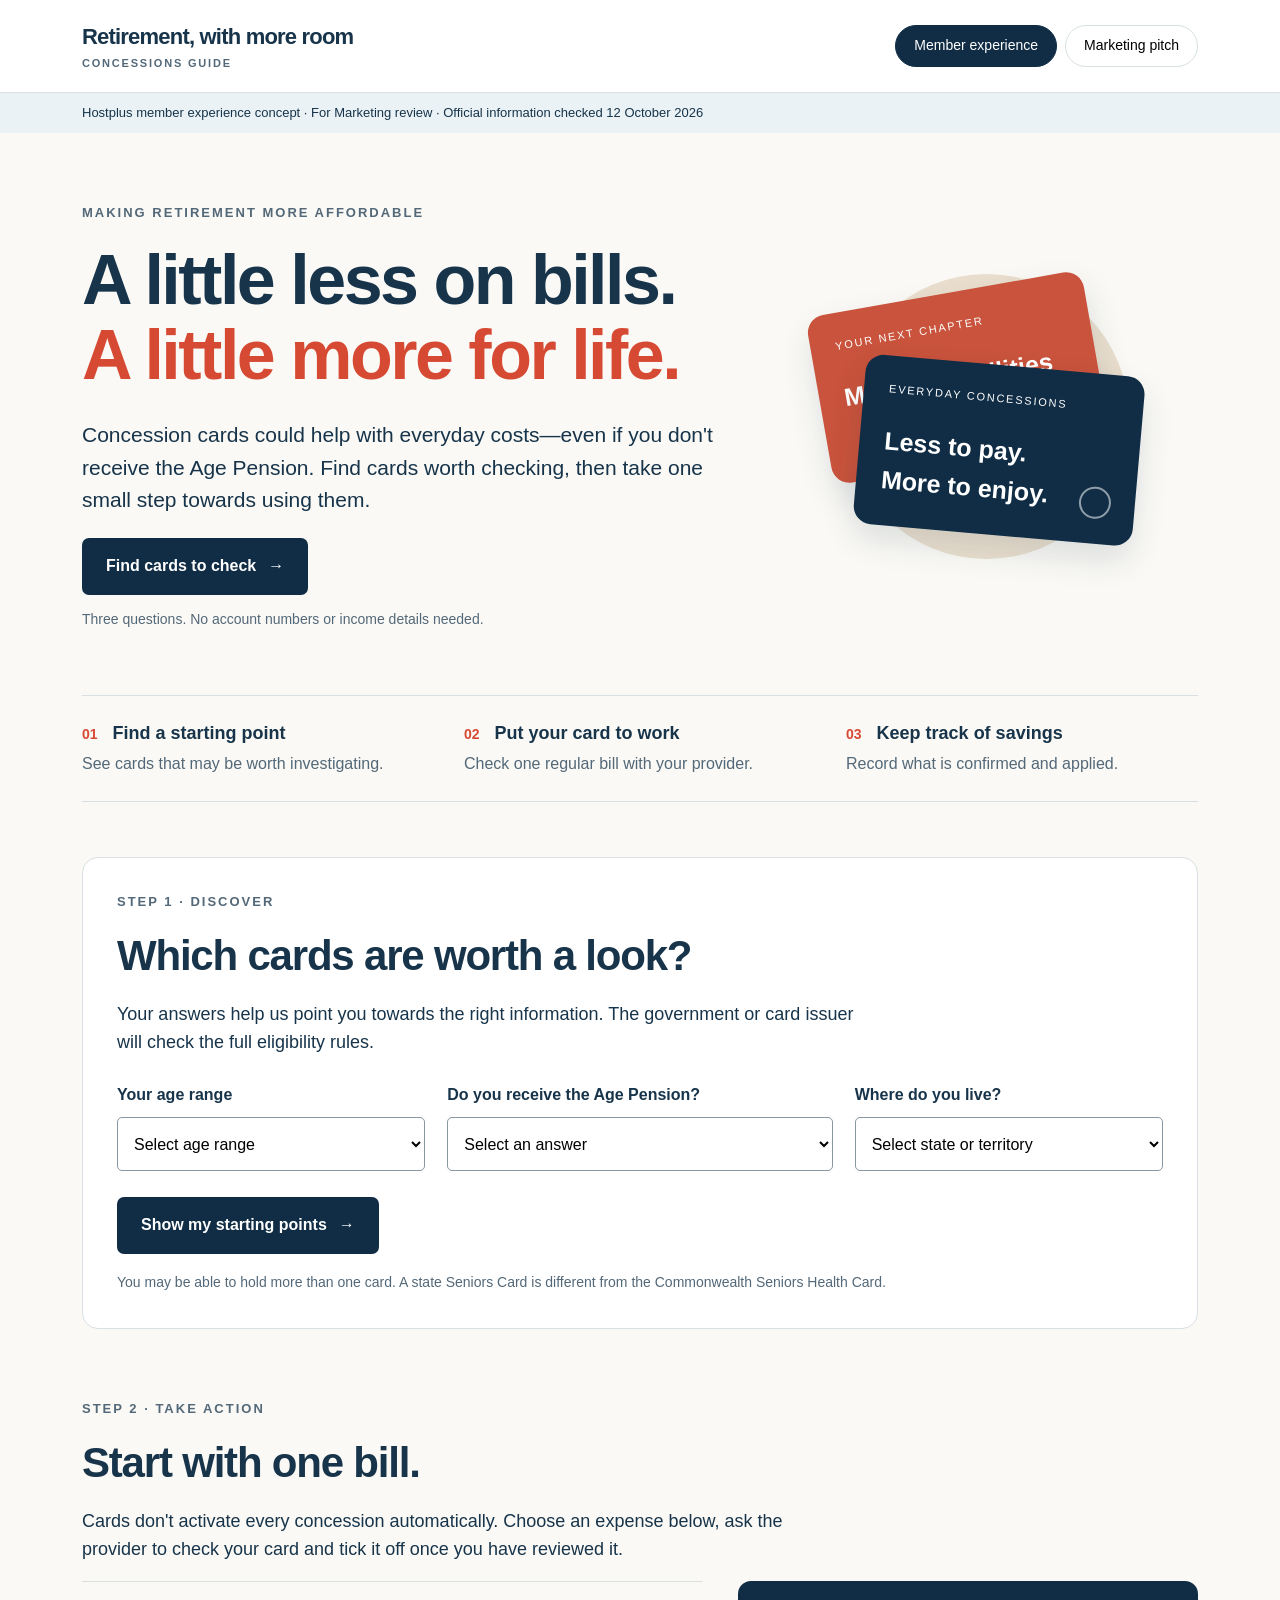
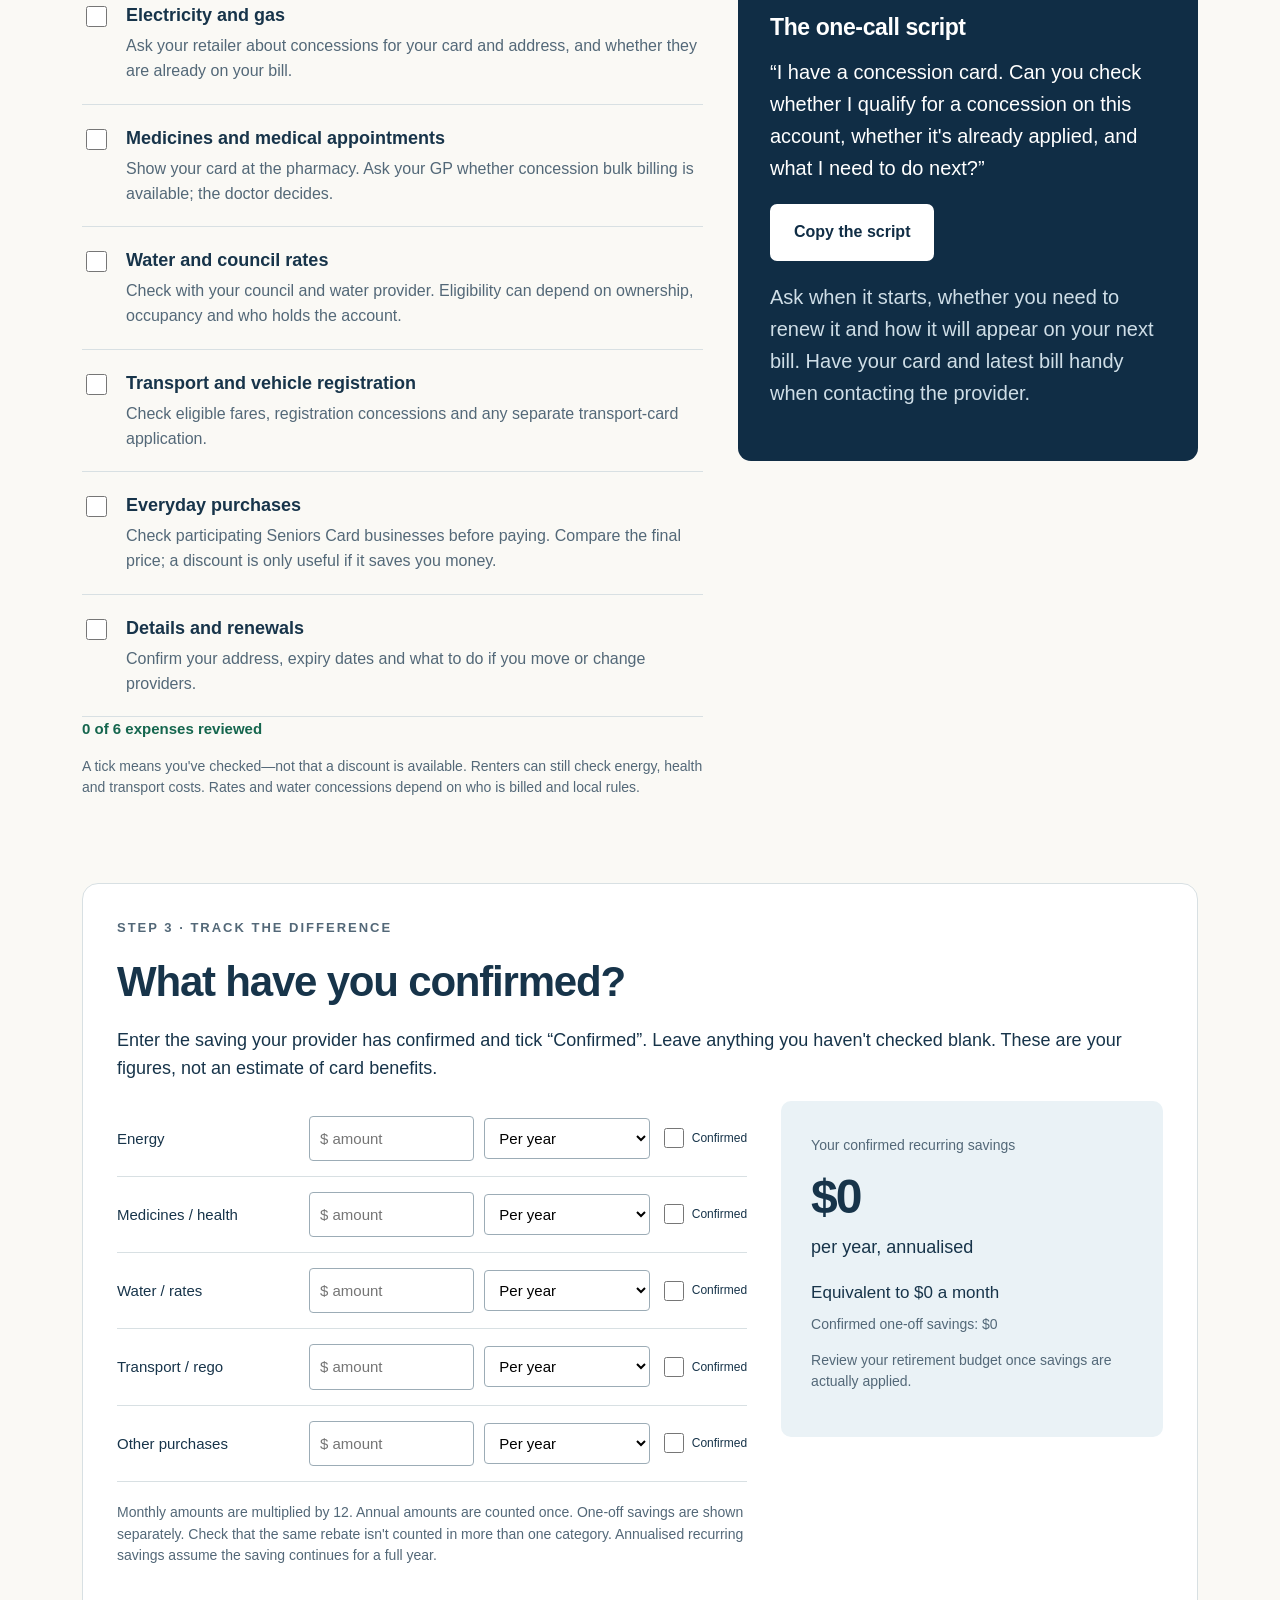
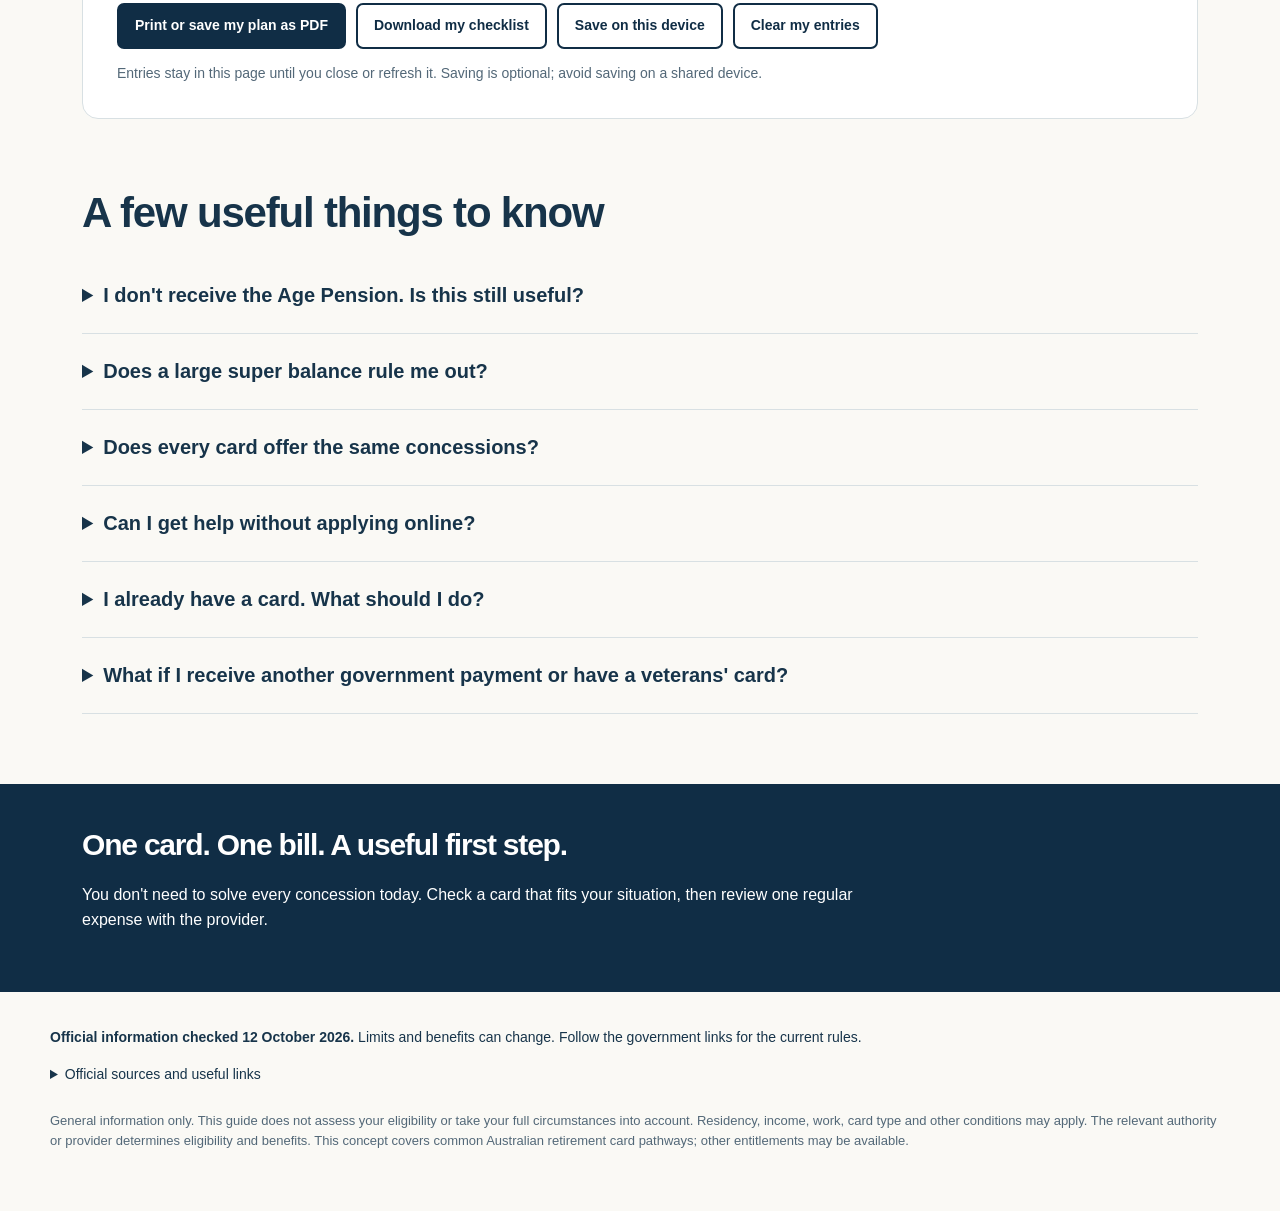
==== index.html @ b2a18be1 "Publish retirement concessions prototype for GitHub Pages" ====
<!doctype html>
<html lang="en-AU"><head><meta charset="utf-8"><meta name="viewport" content="width=device-width, initial-scale=1"><meta name="description" content="Find retirement concession cards worth checking, follow official next steps and track confirmed savings."><title>Make room for more | Retirement concessions</title>
<style>
:root{--navy:#102d45;--ink:#17344a;--muted:#536878;--paper:#faf9f5;--line:#d8e0e3;--coral:#d64a34;--blue:#eaf2f6;--green:#15664e}*{box-sizing:border-box}html{scroll-behavior:smooth}body{margin:0;background:var(--paper);color:var(--ink);font-family:Arial,Helvetica,sans-serif;font-size:18px;line-height:1.55}button,input,select{font:inherit}button,a,input,select{touch-action:manipulation}a{color:var(--navy);text-underline-offset:4px}button{cursor:pointer}button:focus-visible,a:focus-visible,input:focus-visible,select:focus-visible,summary:focus-visible{outline:3px solid #bf442e;outline-offset:4px}.skip{position:absolute;top:-100px;left:20px;background:white;padding:10px;z-index:9}.skip:focus{top:10px}.shell{max-width:1180px;margin:auto;padding:0 32px}header{background:white;border-bottom:1px solid var(--line)}.top{min-height:92px;display:flex;align-items:center;justify-content:space-between;gap:24px}.wordmark{font-size:22px;font-weight:800;letter-spacing:-.8px}.wordmark span{display:block;font-size:11px;font-weight:600;letter-spacing:1.8px;color:var(--muted)}.view-buttons{display:flex;gap:8px}.view-buttons button{border:1px solid var(--line);background:white;border-radius:24px;padding:9px 18px;font-size:14px}.view-buttons button[aria-pressed=true]{background:var(--navy);color:white;border-color:var(--navy)}.concept-bar{background:var(--blue);font-size:13px;padding:10px 0}.eyebrow{font-size:13px;text-transform:uppercase;letter-spacing:2px;font-weight:700;color:var(--muted);margin:0 0 20px}h1,h2,h3,p{margin-top:0}h1{font-size:clamp(40px,5.6vw,70px);line-height:1.07;letter-spacing:-2.5px;margin-bottom:26px;font-weight:700}h2{font-size:clamp(28px,3.3vw,42px);line-height:1.16;letter-spacing:-1.2px;margin-bottom:20px}h3{font-size:23px;line-height:1.25;letter-spacing:-.4px;margin-bottom:14px}.hero{display:grid;grid-template-columns:1.5fr 1fr;gap:60px;padding:70px 0 65px;align-items:center}.hero .intro{max-width:640px;font-size:21px}.hero h1 em{font-style:normal;color:var(--coral)}.btn{display:inline-flex;align-items:center;justify-content:center;gap:12px;background:var(--navy);color:white;border:2px solid var(--navy);padding:14px 22px;border-radius:7px;font-size:16px;font-weight:700;text-decoration:none}.btn.secondary{background:transparent;color:var(--navy)}.small{font-size:14px;color:var(--muted)}.hero small{display:block;margin-top:14px}.wallet{height:310px;position:relative;display:flex;align-items:center;justify-content:center}.halo{position:absolute;width:285px;height:285px;border-radius:50%;background:#eadfce}.wallet-card{position:absolute;width:280px;height:170px;border-radius:18px;padding:25px;box-shadow:0 15px 32px #102d4520}.wallet-card.back{background:#c9533c;color:white;transform:rotate(-10deg) translate(-22px,-44px)}.wallet-card.front{background:var(--navy);color:white;transform:rotate(5deg) translate(15px,32px)}.wallet-card span{display:block;font-size:11px;letter-spacing:1.8px}.wallet-card strong{display:block;font-size:25px;margin:24px 0 0}.wallet-card .dot{position:absolute;right:24px;bottom:25px;border:2px solid #ffffff88;border-radius:50%;height:32px;width:32px}.journey{display:grid;grid-template-columns:repeat(3,1fr);border-top:1px solid var(--line);border-bottom:1px solid var(--line);padding:24px 0;gap:30px;margin-bottom:55px}.journey b{font-size:14px;color:var(--coral);margin-right:10px}.journey strong{display:block;margin-bottom:4px}.journey p{font-size:16px;margin:0;color:var(--muted)}section{scroll-margin-top:24px}.section-head{max-width:760px}.finder{background:white;border:1px solid var(--line);border-radius:16px;padding:34px}.form-grid{display:grid;grid-template-columns:1fr 1.25fr 1fr;gap:22px;margin:26px 0}.field label{display:block;font-size:16px;font-weight:700;margin-bottom:10px}.field select{width:100%;padding:14px 36px 14px 12px;background:white;border:1px solid #8697a1;border-radius:5px;font-size:16px;min-height:54px}.action-line{display:flex;gap:16px;align-items:center;flex-wrap:wrap}.error{color:#a42a1e;font-size:15px}.results{margin-top:38px}.results:empty{display:none}.result-grid{display:grid;grid-template-columns:repeat(2,1fr);gap:20px}.result-card{border:1px solid var(--line);border-radius:10px;background:white;padding:26px;position:relative}.badge{display:inline-block;font-size:12px;font-weight:700;background:var(--blue);padding:5px 10px;border-radius:4px;margin-bottom:15px}.result-card p,.result-card li{font-size:16px}.result-card .next{font-weight:700;margin-bottom:5px}.result-card .links{display:flex;gap:18px;flex-wrap:wrap;font-size:15px}.result-card .done{display:flex;align-items:flex-start;gap:10px;font-size:14px;color:var(--muted);border-top:1px solid var(--line);padding-top:16px;margin-top:20px}.done input,.task input{width:21px;height:21px;accent-color:var(--green);flex-shrink:0}.local{margin-top:25px;background:var(--blue);border-radius:10px;padding:25px}.local p{font-size:16px}.local .links{display:flex;flex-wrap:wrap;gap:22px;font-size:16px}.section-gap{margin:70px 0}.bill-layout{display:grid;grid-template-columns:1.35fr 1fr;gap:35px}.tasks{border-top:1px solid var(--line)}.task{display:flex;gap:16px;padding:20px 0;border-bottom:1px solid var(--line)}.task p{font-size:16px;color:var(--muted);margin:4px 0 0}.task input{margin-top:4px}.script{background:var(--navy);color:white;padding:32px;border-radius:13px;align-self:start}.script h3{color:white}.script p{font-size:20px;line-height:1.6}.script .small{color:#cfdee7}.script .btn{background:white;color:var(--navy);border-color:white}.script .btn.copied{background:#d4e8df}.progress{color:var(--green);font-size:15px;font-weight:700}.savings{background:white;border:1px solid var(--line);border-radius:16px;padding:34px}.savings-grid{display:grid;grid-template-columns:1.65fr 1fr;gap:34px}.saving-row{display:grid;grid-template-columns:1.1fr 1fr 1fr auto;gap:10px;align-items:center;padding:15px 0;border-bottom:1px solid var(--line);font-size:15px}.saving-row input[type=number],.saving-row select{width:100%;min-width:0;border:1px solid #9cacb6;border-radius:4px;padding:10px;font-size:15px;background:white}.saving-row label.confirm{display:flex;align-items:center;gap:5px;font-size:12px}.saving-row input[type=checkbox]{width:20px;height:20px;accent-color:var(--green)}.saving-total{background:var(--blue);border-radius:10px;padding:30px;align-self:start}.total{display:block;font-size:48px;letter-spacing:-2px;font-weight:700;line-height:1.15;margin:10px 0}.summary-actions{display:flex;gap:10px;flex-wrap:wrap;margin-top:22px}.summary-actions .btn{font-size:14px;padding:10px 16px}.faq details{padding:22px 0;border-bottom:1px solid var(--line)}.faq summary{font-size:20px;font-weight:700;cursor:pointer}.faq details p{margin:16px 0 0;font-size:17px;max-width:800px}.bottom{background:var(--navy);color:white;padding:44px 0;margin-top:70px}.bottom h2{font-size:30px;color:white}.bottom a{color:white}.bottom p{max-width:820px;font-size:16px}.sources{font-size:14px;padding:35px 0}.sources details{margin-top:15px}.sources ul{padding-left:20px;columns:2}.sources li{margin-bottom:9px}.disclaimer{font-size:13px;color:var(--muted);margin:25px 0}.pitch{padding:65px 0}.pitch h1{max-width:900px}.pitch .lead{font-size:24px;max-width:850px}.pitch-band{display:grid;grid-template-columns:repeat(3,1fr);gap:30px;padding:28px 0;margin:35px 0;border-top:1px solid var(--line);border-bottom:1px solid var(--line)}.pitch-band p{font-size:16px;margin-bottom:0}.pitch-band strong{display:block;font-size:21px;margin-bottom:10px}.pitch-content{display:grid;grid-template-columns:1.2fr 1fr;gap:50px;margin:55px 0}.pitch-content p,.pitch-content li{font-size:17px}.pitch-content ul{padding-left:20px}.sample-buttons{display:flex;gap:12px;flex-wrap:wrap}.sample-buttons button{background:white;border:1px solid var(--line);border-radius:8px;padding:16px 20px;text-align:left;font-size:15px}.sample-buttons b{display:block;font-size:17px;margin-bottom:5px}.email-preview{background:white;border:1px solid var(--line);border-radius:12px;padding:30px}.email-preview p{font-size:17px}.email-preview .email-header{font-size:13px;border-bottom:1px solid var(--line);padding-bottom:15px;margin-bottom:22px;color:var(--muted)}.metric-table{width:100%;border-collapse:collapse;font-size:16px}.metric-table td,.metric-table th{text-align:left;border-bottom:1px solid var(--line);padding:15px 12px}.metric-table th{background:var(--blue)}[hidden]{display:none!important}.print-head{display:none}@media(max-width:900px){.hero{gap:20px;grid-template-columns:1.5fr 1fr}.wallet{transform:scale(.85)}.form-grid{grid-template-columns:1fr}.bill-layout,.savings-grid,.pitch-content{grid-template-columns:1fr}.saving-total{max-width:100%}}@media(max-width:650px){.shell{padding:0 20px}.top{padding:18px 0;align-items:flex-start;gap:14px;flex-direction:column}.concept-bar{font-size:12px}.hero{display:block;padding:42px 0}h1{letter-spacing:-1.5px}.hero .intro{font-size:19px}.wallet{height:280px;margin:25px 0 -10px}.journey{grid-template-columns:1fr;gap:20px;margin-bottom:35px}.finder,.savings{padding:24px 18px}.result-grid{grid-template-columns:1fr}.section-gap{margin:45px 0}.saving-row{grid-template-columns:1fr 1fr}.saving-row>span{grid-column:1 / -1}.saving-row label.confirm{grid-column:1 / -1}.pitch-band{grid-template-columns:1fr}.sources ul{columns:1}.pitch{padding:40px 0}.metric-table{font-size:14px}.metric-table td{padding:10px 5px}.script{padding:24px}.total{font-size:42px}}@media(prefers-reduced-motion:reduce){html{scroll-behavior:auto}}@media print{body{background:white;font-size:12px;color:black}.shell{max-width:100%;padding:0}header,.concept-bar,.hero,.journey,.form-grid,.finder>.section-head,.finder>.action-line,.finder>.small,.summary-actions,.script button,.bottom,.sources,.faq,#marketingView,.result-card .done,.sample-buttons{display:none!important}.print-head{display:block!important;margin-bottom:20px}h2{font-size:23px}h3{font-size:18px}.finder,.savings{border:0;padding:0}.result-grid,.bill-layout,.savings-grid{display:block}.result-card{break-inside:avoid;margin:12px 0;padding:16px}.section-gap{margin:24px 0}.script{background:white;color:black;border:1px solid #aaa}.script h3,.script .small{color:black}.script p{font-size:14px}.task{padding:9px 0;break-inside:avoid}.task p{font-size:12px}.saving-total{padding:15px;background:#eee}.total{font-size:30px}.links a:after{content:" (" attr(href) ")";font-size:10px;overflow-wrap:anywhere}.local{break-inside:avoid;padding:15px;background:#eee}button{display:none!important}.saving-row{break-inside:avoid}.disclaimer{font-size:10px}}
</style></head><body>
<a href="#main" class="skip">Skip to content</a><header><div class="shell top"><div class="wordmark">Retirement, with more room<span>CONCESSIONS GUIDE</span></div><div class="view-buttons" aria-label="Choose a view"><button id="memberTab" aria-pressed="true">Member experience</button><button id="marketingTab" aria-pressed="false">Marketing pitch</button></div></div></header>
<div class="concept-bar"><div class="shell">Hostplus member experience concept · For Marketing review · Official information checked 12 October 2026</div></div>
<main id="main" class="shell">
<div id="memberView"><div class="print-head"><h1>My retirement concessions plan</h1><p>Cards to investigate and bills to review. Eligibility must be checked with the issuing authority.</p></div>
<div class="hero"><div><p class="eyebrow">Making retirement more affordable</p><h1>A little less on bills.<br><em>A little more for life.</em></h1><p class="intro">Concession cards could help with everyday costs—even if you don't receive the Age Pension. Find cards worth checking, then take one small step towards using them.</p><a class="btn" href="#finder">Find cards to check <span aria-hidden="true">→</span></a><small class="small">Three questions. No account numbers or income details needed.</small></div><div class="wallet" aria-hidden="true"><div class="halo"></div><div class="wallet-card back"><span>YOUR NEXT CHAPTER</span><strong>More possibilities</strong></div><div class="wallet-card front"><span>EVERYDAY CONCESSIONS</span><strong>Less to pay.<br>More to enjoy.</strong><div class="dot"></div></div></div></div>
<div class="journey"><div><strong><b>01</b> Find a starting point</strong><p>See cards that may be worth investigating.</p></div><div><strong><b>02</b> Put your card to work</strong><p>Check one regular bill with your provider.</p></div><div><strong><b>03</b> Keep track of savings</strong><p>Record what is confirmed and applied.</p></div></div>
<section id="finder" class="finder"><div class="section-head"><p class="eyebrow">Step 1 · Discover</p><h2>Which cards are worth a look?</h2><p>Your answers help us point you towards the right information. The government or card issuer will check the full eligibility rules.</p></div>
<form id="finderForm"><div class="form-grid"><div class="field"><label for="age">Your age range</label><select id="age" required><option value="">Select age range</option><option value="under50">Under 50</option><option value="50">50–59</option><option value="60">60–64</option><option value="65">65–66</option><option value="67">67 or older</option></select></div><div class="field"><label for="pension">Do you receive the Age Pension?</label><select id="pension" required><option value="">Select an answer</option><option value="yes">Yes, full or part Age Pension</option><option value="no">No</option><option value="unsure">I'm not sure</option></select></div><div class="field"><label for="state">Where do you live?</label><select id="state" required><option value="">Select state or territory</option><option value="ACT">ACT</option><option value="NSW">New South Wales</option><option value="NT">Northern Territory</option><option value="QLD">Queensland</option><option value="SA">South Australia</option><option value="TAS">Tasmania</option><option value="VIC">Victoria</option><option value="WA">Western Australia</option></select></div></div><div class="action-line"><button class="btn" type="submit">Show my starting points <span aria-hidden="true">→</span></button><span id="finderError" class="error" role="alert"></span></div></form>
<p class="small" style="margin:18px 0 0">You may be able to hold more than one card. A state Seniors Card is different from the Commonwealth Seniors Health Card.</p><div id="results" class="results" tabindex="-1" aria-live="polite"></div></section>
<section class="section-gap" id="bills"><div class="section-head"><p class="eyebrow">Step 2 · Take action</p><h2>Start with one bill.</h2><p>Cards don't activate every concession automatically. Choose an expense below, ask the provider to check your card and tick it off once you have reviewed it.</p></div><div class="bill-layout"><div><div class="tasks" id="tasks"></div><p class="progress" id="taskProgress" aria-live="polite">0 of 6 expenses reviewed</p><p class="small">A tick means you've checked—not that a discount is available. Renters can still check energy, health and transport costs. Rates and water concessions depend on who is billed and local rules.</p></div><aside class="script"><h3>The one-call script</h3><p id="callScript">“I have a concession card. Can you check whether I qualify for a concession on this account, whether it's already applied, and what I need to do next?”</p><button class="btn" id="copyScript">Copy the script</button><p class="small" style="margin-top:20px">Ask when it starts, whether you need to renew it and how it will appear on your next bill. Have your card and latest bill handy when contacting the provider.</p><span id="copyStatus" class="small" role="status"></span></aside></div></section>
<section class="savings section-gap" id="savings"><p class="eyebrow">Step 3 · Track the difference</p><h2>What have you confirmed?</h2><p>Enter the saving your provider has confirmed and tick “Confirmed”. Leave anything you haven't checked blank. These are your figures, not an estimate of card benefits.</p><div class="savings-grid"><div><div id="savingRows"></div><p class="small" style="margin-top:20px">Monthly amounts are multiplied by 12. Annual amounts are counted once. One-off savings are shown separately. Check that the same rebate isn't counted in more than one category. Annualised recurring savings assume the saving continues for a full year.</p></div><aside class="saving-total"><span class="small">Your confirmed recurring savings</span><strong class="total" id="annualTotal">$0</strong><span>per year, annualised</span><p id="monthlyTotal" style="margin:18px 0 8px;font-size:17px">Equivalent to $0 a month</p><p class="small" id="onceTotal">Confirmed one-off savings: $0</p><p class="small">Review your retirement budget once savings are actually applied.</p></aside></div><div class="summary-actions"><button class="btn" id="printPlan">Print or save my plan as PDF</button><button class="btn secondary" id="exportPlan">Download my checklist</button><button class="btn secondary" id="saveDevice">Save on this device</button><button class="btn secondary" id="clearDevice">Clear my entries</button></div><p class="small" id="saveStatus" role="status" style="margin:14px 0 0">Entries stay in this page until you close or refresh it. Saving is optional; avoid saving on a shared device.</p></section>
<section class="faq section-gap"><h2>A few useful things to know</h2><details><summary>I don't receive the Age Pension. Is this still useful?</summary><p>Yes. If you're 67 or older, check the Commonwealth Seniors Health Card. It has an income test and no assets test. You must also meet the other conditions, including not receiving a Centrelink or DVA income support payment. Your state or territory's Seniors Card program may be worth checking too.</p></details><details><summary>Does a large super balance rule me out?</summary><p>Not automatically for the Commonwealth Seniors Health Card. Its income test considers adjusted taxable income and, where applicable, deemed income from account-based pensions. This is different from simply checking how much you withdraw. Ask Services Australia how your income streams are assessed.</p></details><details><summary>Does every card offer the same concessions?</summary><p>No. The card type, where you live, your circumstances and the provider's rules all matter. A business discount card may offer different benefits from a Seniors Card. Ask about the exact card you hold before relying on a discount.</p></details><details><summary>Can I get help without applying online?</summary><p>For Age Pension and the Commonwealth Seniors Health Card, contact Services Australia's Older Australians line on <a href="tel:132300">132 300</a>. For other health care cards, use the <a href="https://www.servicesaustralia.gov.au/phone-us?context=64107" target="_blank" rel="noopener">Services Australia contact directory</a>. Your state's Seniors Card application page lists its assistance options.</p></details><details><summary>I already have a card. What should I do?</summary><p>Start at Step 2. Check whether the concession is applied to the account, keep your details current and ask whether you need to reapply after moving or changing providers. Use the savings tracker only for benefits you have confirmed.</p></details><details><summary>What if I receive another government payment or have a veterans' card?</summary><p>You may already qualify for a different card or pathway. Review <a href="https://www.servicesaustralia.gov.au/concession-and-health-care-cards?context=60091" target="_blank" rel="noopener">Services Australia's card guide</a> or contact <a href="https://www.dva.gov.au/access-benefits/veteran-card" target="_blank" rel="noopener">DVA about veterans' cards</a>. This finder covers common retirement pathways and does not cover every entitlement.</p></details></section>
</div>
<div id="marketingView" class="pitch" hidden><p class="eyebrow">Product proposition · Marketing review</p><h1>Make concessions<br>part of the retirement journey.</h1><p class="lead">Give members a practical way to reduce everyday costs: discover cards worth checking, follow official next steps and confirm concessions on bills they already pay.</p><div class="pitch-band"><div><strong>A useful member guide</strong><p>Plain-English card pathways, a one-call script and a printable checklist. Ready to adapt for the retirement hub, email and member education.</p></div><div><strong>A guided card finder</strong><p>Three questions lead to relevant starting points and official links for all eight states and territories.</p></div><div><strong>A savings checklist</strong><p>Members record confirmed savings, review recurring expenses and take the result back to their retirement budget.</p></div></div>
<h2>Try a member journey</h2><p>These sample profiles demonstrate navigation. They do not represent confirmed eligibility.</p><div class="sample-buttons"><button data-demo="67,yes,QLD"><b>Pat · 70 · Queensland</b>Receives a part Age Pension</button><button data-demo="67,no,NSW"><b>Sam · 68 · New South Wales</b>Doesn't receive the Age Pension</button><button data-demo="60,no,VIC"><b>Lee · 62 · Victoria</b>Exploring retirement</button><button data-demo="50,no,SA"><b>Alex · 55 · South Australia</b>Checking earlier access pathways</button></div>
<div class="pitch-content"><div><h2>The pitch to Marketing</h2><p>We help members plan for retirement income. We can also help them find practical ways to reduce what goes out. Concessions are a useful place to start because the action is concrete: check a card, contact a provider and confirm the saving.</p><p>Launch with an article, downloadable checklist and email in the retirement hub. Test the finder with members before integrating it into the website. Position it as navigation and factual information; issuing authorities assess eligibility.</p><h3>What we want members to leave with</h3><p>“I know which cards to check, where to apply and which bill to review next.”</p><h3>What we need from Marketing</h3><ul><li>Agree a retirement hub placement and campaign owner.</li><li>Refine tone and apply approved Hostplus brand assets.</li><li>Coordinate Product and Legal review of copy and routing.</li><li>Test with pre-retirees and pension members, then agree pilot scope.</li></ul></div><div class="email-preview"><div class="email-header">CAMPAIGN EMAIL · COPY CONCEPT</div><h3>Could a concession card help you spend less?</h3><p><b>Preheader:</b>Even without the Age Pension, there may be a card worth checking.</p><p>Hi [first name],</p><p>A concession card could help with everyday costs, from medicines to eligible household bills. But different cards have different rules—and some benefits need a separate application.</p><p>Our guide helps you find cards worth checking and gives you a simple next step: review one regular bill.</p><button class="btn" id="emailCta">Find cards to check →</button><p class="small" style="margin:20px 0 0">Eligibility and benefits depend on your circumstances, location and card. Check the current rules with the issuing authority or provider.</p></div></div>
<h2>How we'll know it's useful</h2><table class="metric-table"><thead><tr><th>Question</th><th>Suggested pilot measure</th></tr></thead><tbody><tr><td>Can members find the right starting point?</td><td>Finder completion and usability observations</td></tr><tr><td>Do they take a next step?</td><td>Official-link clicks and checklist downloads</td></tr><tr><td>Does it turn into applied benefits?</td><td>Optional follow-up on concessions confirmed and applied</td></tr><tr><td>Do they understand the boundary?</td><td>Members explain that the issuer decides eligibility</td></tr></tbody></table><p class="small" style="margin-top:15px">Measures are proposed, not implemented in this prototype. Clicks are engagement signals; confirmed savings would be self-reported and should not be treated as proof of causation.</p>
<div class="pitch-content"><div><h3>Ready in this concept</h3><p>Responsive member journey, government links, all eight jurisdictions, example profiles, call script, print plan, checklist download and confirmed-savings arithmetic. Entries stay in the page unless members choose local device saving.</p></div><div><h3>Before a member launch</h3><p>Brand and accessibility validation; browser and device testing; Product and Legal sign-off; link and rule maintenance ownership; privacy review for any future analytics or account integration. Refresh official rules before release and after relevant government changes.</p><p class="small">Potential phase two: let members deliberately update their retirement budget with confirmed savings. No calculator or member account integration is built into this demo.</p></div></div></div>
</main><div class="bottom"><div class="shell"><h2>One card. One bill. A useful first step.</h2><p>You don't need to solve every concession today. Check a card that fits your situation, then review one regular expense with the provider.</p></div></div><footer class="shell sources"><p><b>Official information checked 12 October 2026.</b> Limits and benefits can change. Follow the government links for the current rules.</p><details><summary>Official sources and useful links</summary><ul id="sourceLinks"></ul></details><p class="disclaimer">General information only. This guide does not assess your eligibility or take your full circumstances into account. Residency, income, work, card type and other conditions may apply. The relevant authority or provider determines eligibility and benefits. This concept covers common Australian retirement card pathways; other entitlements may be available.</p></footer>
<script src="app.js"></script></body></html>
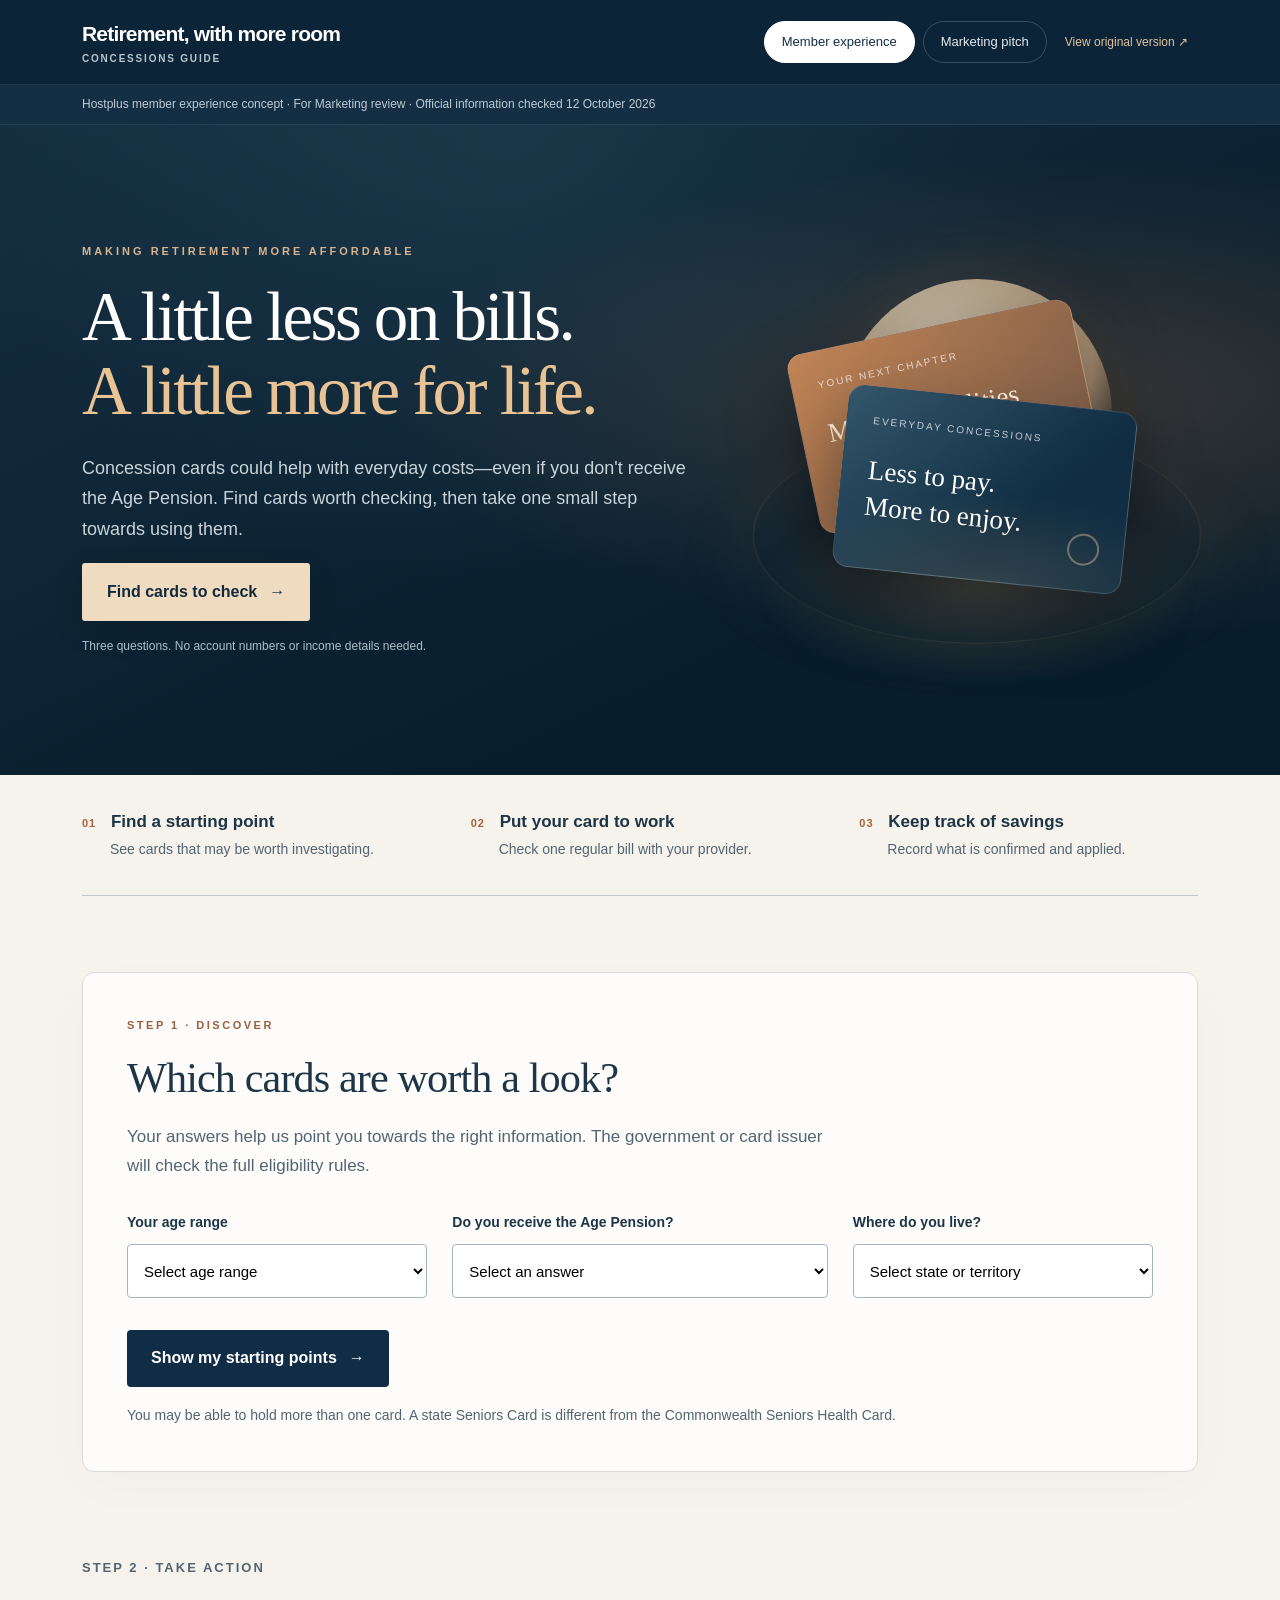
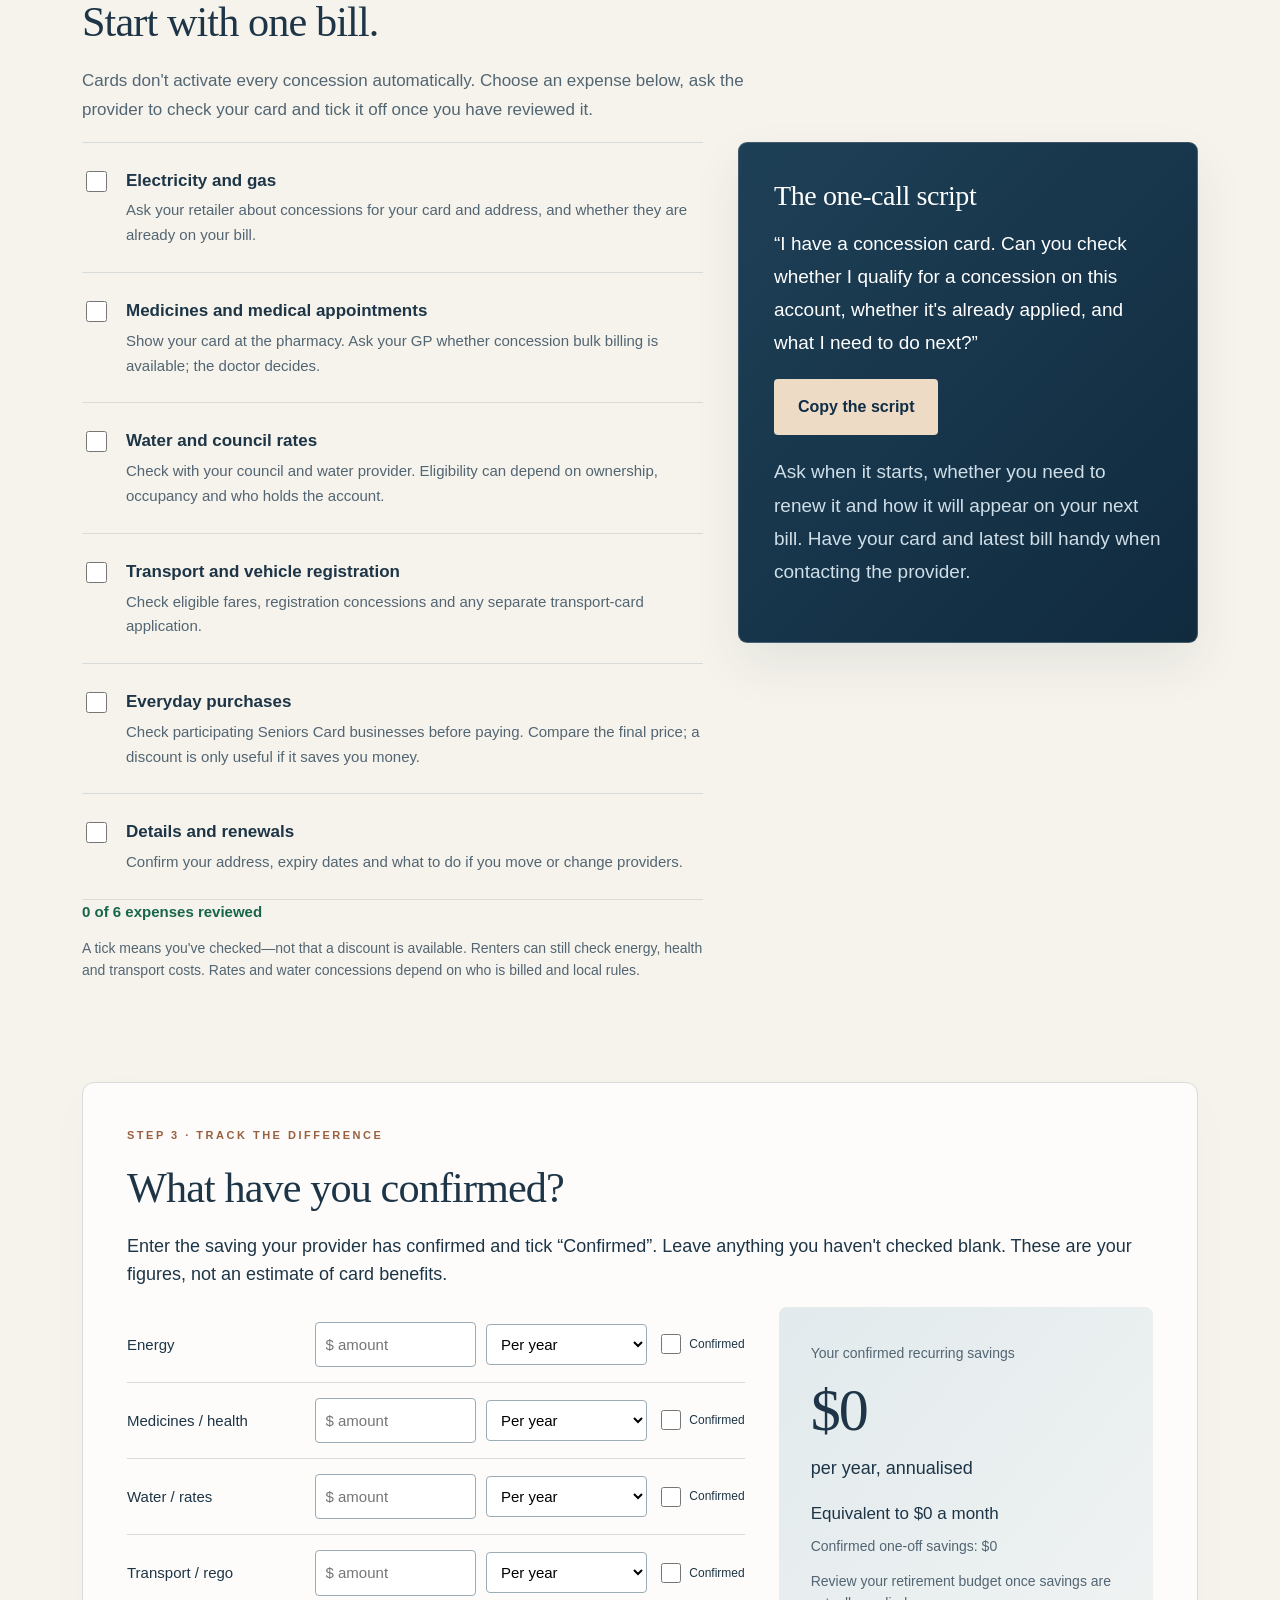
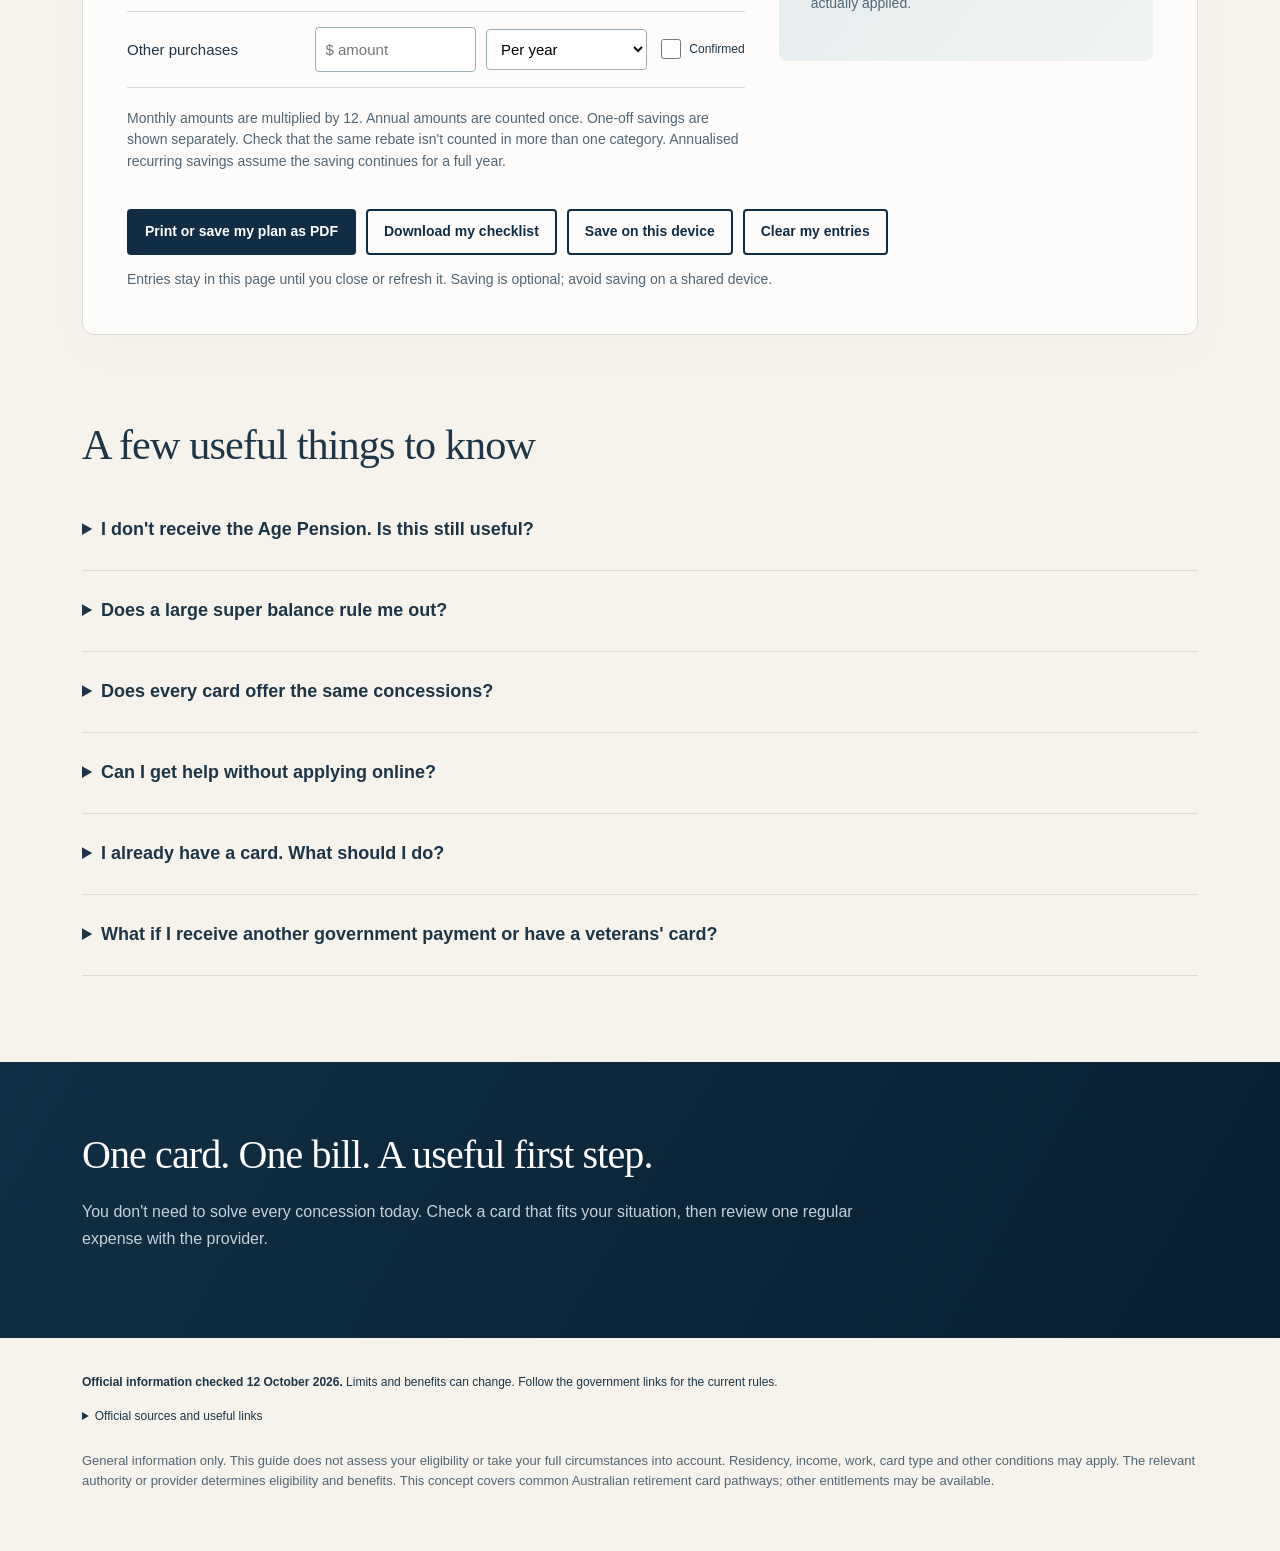
==== commit e10a7dca: "Add cinematic presentation with preserved original and reduced-motion support" ====
--- a/index.html
+++ b/index.html
@@ -2,8 +2,8 @@
 <html lang="en-AU"><head><meta charset="utf-8"><meta name="viewport" content="width=device-width, initial-scale=1"><meta name="description" content="Find retirement concession cards worth checking, follow official next steps and track confirmed savings."><title>Make room for more | Retirement concessions</title>
 <style>
 :root{--navy:#102d45;--ink:#17344a;--muted:#536878;--paper:#faf9f5;--line:#d8e0e3;--coral:#d64a34;--blue:#eaf2f6;--green:#15664e}*{box-sizing:border-box}html{scroll-behavior:smooth}body{margin:0;background:var(--paper);color:var(--ink);font-family:Arial,Helvetica,sans-serif;font-size:18px;line-height:1.55}button,input,select{font:inherit}button,a,input,select{touch-action:manipulation}a{color:var(--navy);text-underline-offset:4px}button{cursor:pointer}button:focus-visible,a:focus-visible,input:focus-visible,select:focus-visible,summary:focus-visible{outline:3px solid #bf442e;outline-offset:4px}.skip{position:absolute;top:-100px;left:20px;background:white;padding:10px;z-index:9}.skip:focus{top:10px}.shell{max-width:1180px;margin:auto;padding:0 32px}header{background:white;border-bottom:1px solid var(--line)}.top{min-height:92px;display:flex;align-items:center;justify-content:space-between;gap:24px}.wordmark{font-size:22px;font-weight:800;letter-spacing:-.8px}.wordmark span{display:block;font-size:11px;font-weight:600;letter-spacing:1.8px;color:var(--muted)}.view-buttons{display:flex;gap:8px}.view-buttons button{border:1px solid var(--line);background:white;border-radius:24px;padding:9px 18px;font-size:14px}.view-buttons button[aria-pressed=true]{background:var(--navy);color:white;border-color:var(--navy)}.concept-bar{background:var(--blue);font-size:13px;padding:10px 0}.eyebrow{font-size:13px;text-transform:uppercase;letter-spacing:2px;font-weight:700;color:var(--muted);margin:0 0 20px}h1,h2,h3,p{margin-top:0}h1{font-size:clamp(40px,5.6vw,70px);line-height:1.07;letter-spacing:-2.5px;margin-bottom:26px;font-weight:700}h2{font-size:clamp(28px,3.3vw,42px);line-height:1.16;letter-spacing:-1.2px;margin-bottom:20px}h3{font-size:23px;line-height:1.25;letter-spacing:-.4px;margin-bottom:14px}.hero{display:grid;grid-template-columns:1.5fr 1fr;gap:60px;padding:70px 0 65px;align-items:center}.hero .intro{max-width:640px;font-size:21px}.hero h1 em{font-style:normal;color:var(--coral)}.btn{display:inline-flex;align-items:center;justify-content:center;gap:12px;background:var(--navy);color:white;border:2px solid var(--navy);padding:14px 22px;border-radius:7px;font-size:16px;font-weight:700;text-decoration:none}.btn.secondary{background:transparent;color:var(--navy)}.small{font-size:14px;color:var(--muted)}.hero small{display:block;margin-top:14px}.wallet{height:310px;position:relative;display:flex;align-items:center;justify-content:center}.halo{position:absolute;width:285px;height:285px;border-radius:50%;background:#eadfce}.wallet-card{position:absolute;width:280px;height:170px;border-radius:18px;padding:25px;box-shadow:0 15px 32px #102d4520}.wallet-card.back{background:#c9533c;color:white;transform:rotate(-10deg) translate(-22px,-44px)}.wallet-card.front{background:var(--navy);color:white;transform:rotate(5deg) translate(15px,32px)}.wallet-card span{display:block;font-size:11px;letter-spacing:1.8px}.wallet-card strong{display:block;font-size:25px;margin:24px 0 0}.wallet-card .dot{position:absolute;right:24px;bottom:25px;border:2px solid #ffffff88;border-radius:50%;height:32px;width:32px}.journey{display:grid;grid-template-columns:repeat(3,1fr);border-top:1px solid var(--line);border-bottom:1px solid var(--line);padding:24px 0;gap:30px;margin-bottom:55px}.journey b{font-size:14px;color:var(--coral);margin-right:10px}.journey strong{display:block;margin-bottom:4px}.journey p{font-size:16px;margin:0;color:var(--muted)}section{scroll-margin-top:24px}.section-head{max-width:760px}.finder{background:white;border:1px solid var(--line);border-radius:16px;padding:34px}.form-grid{display:grid;grid-template-columns:1fr 1.25fr 1fr;gap:22px;margin:26px 0}.field label{display:block;font-size:16px;font-weight:700;margin-bottom:10px}.field select{width:100%;padding:14px 36px 14px 12px;background:white;border:1px solid #8697a1;border-radius:5px;font-size:16px;min-height:54px}.action-line{display:flex;gap:16px;align-items:center;flex-wrap:wrap}.error{color:#a42a1e;font-size:15px}.results{margin-top:38px}.results:empty{display:none}.result-grid{display:grid;grid-template-columns:repeat(2,1fr);gap:20px}.result-card{border:1px solid var(--line);border-radius:10px;background:white;padding:26px;position:relative}.badge{display:inline-block;font-size:12px;font-weight:700;background:var(--blue);padding:5px 10px;border-radius:4px;margin-bottom:15px}.result-card p,.result-card li{font-size:16px}.result-card .next{font-weight:700;margin-bottom:5px}.result-card .links{display:flex;gap:18px;flex-wrap:wrap;font-size:15px}.result-card .done{display:flex;align-items:flex-start;gap:10px;font-size:14px;color:var(--muted);border-top:1px solid var(--line);padding-top:16px;margin-top:20px}.done input,.task input{width:21px;height:21px;accent-color:var(--green);flex-shrink:0}.local{margin-top:25px;background:var(--blue);border-radius:10px;padding:25px}.local p{font-size:16px}.local .links{display:flex;flex-wrap:wrap;gap:22px;font-size:16px}.section-gap{margin:70px 0}.bill-layout{display:grid;grid-template-columns:1.35fr 1fr;gap:35px}.tasks{border-top:1px solid var(--line)}.task{display:flex;gap:16px;padding:20px 0;border-bottom:1px solid var(--line)}.task p{font-size:16px;color:var(--muted);margin:4px 0 0}.task input{margin-top:4px}.script{background:var(--navy);color:white;padding:32px;border-radius:13px;align-self:start}.script h3{color:white}.script p{font-size:20px;line-height:1.6}.script .small{color:#cfdee7}.script .btn{background:white;color:var(--navy);border-color:white}.script .btn.copied{background:#d4e8df}.progress{color:var(--green);font-size:15px;font-weight:700}.savings{background:white;border:1px solid var(--line);border-radius:16px;padding:34px}.savings-grid{display:grid;grid-template-columns:1.65fr 1fr;gap:34px}.saving-row{display:grid;grid-template-columns:1.1fr 1fr 1fr auto;gap:10px;align-items:center;padding:15px 0;border-bottom:1px solid var(--line);font-size:15px}.saving-row input[type=number],.saving-row select{width:100%;min-width:0;border:1px solid #9cacb6;border-radius:4px;padding:10px;font-size:15px;background:white}.saving-row label.confirm{display:flex;align-items:center;gap:5px;font-size:12px}.saving-row input[type=checkbox]{width:20px;height:20px;accent-color:var(--green)}.saving-total{background:var(--blue);border-radius:10px;padding:30px;align-self:start}.total{display:block;font-size:48px;letter-spacing:-2px;font-weight:700;line-height:1.15;margin:10px 0}.summary-actions{display:flex;gap:10px;flex-wrap:wrap;margin-top:22px}.summary-actions .btn{font-size:14px;padding:10px 16px}.faq details{padding:22px 0;border-bottom:1px solid var(--line)}.faq summary{font-size:20px;font-weight:700;cursor:pointer}.faq details p{margin:16px 0 0;font-size:17px;max-width:800px}.bottom{background:var(--navy);color:white;padding:44px 0;margin-top:70px}.bottom h2{font-size:30px;color:white}.bottom a{color:white}.bottom p{max-width:820px;font-size:16px}.sources{font-size:14px;padding:35px 0}.sources details{margin-top:15px}.sources ul{padding-left:20px;columns:2}.sources li{margin-bottom:9px}.disclaimer{font-size:13px;color:var(--muted);margin:25px 0}.pitch{padding:65px 0}.pitch h1{max-width:900px}.pitch .lead{font-size:24px;max-width:850px}.pitch-band{display:grid;grid-template-columns:repeat(3,1fr);gap:30px;padding:28px 0;margin:35px 0;border-top:1px solid var(--line);border-bottom:1px solid var(--line)}.pitch-band p{font-size:16px;margin-bottom:0}.pitch-band strong{display:block;font-size:21px;margin-bottom:10px}.pitch-content{display:grid;grid-template-columns:1.2fr 1fr;gap:50px;margin:55px 0}.pitch-content p,.pitch-content li{font-size:17px}.pitch-content ul{padding-left:20px}.sample-buttons{display:flex;gap:12px;flex-wrap:wrap}.sample-buttons button{background:white;border:1px solid var(--line);border-radius:8px;padding:16px 20px;text-align:left;font-size:15px}.sample-buttons b{display:block;font-size:17px;margin-bottom:5px}.email-preview{background:white;border:1px solid var(--line);border-radius:12px;padding:30px}.email-preview p{font-size:17px}.email-preview .email-header{font-size:13px;border-bottom:1px solid var(--line);padding-bottom:15px;margin-bottom:22px;color:var(--muted)}.metric-table{width:100%;border-collapse:collapse;font-size:16px}.metric-table td,.metric-table th{text-align:left;border-bottom:1px solid var(--line);padding:15px 12px}.metric-table th{background:var(--blue)}[hidden]{display:none!important}.print-head{display:none}@media(max-width:900px){.hero{gap:20px;grid-template-columns:1.5fr 1fr}.wallet{transform:scale(.85)}.form-grid{grid-template-columns:1fr}.bill-layout,.savings-grid,.pitch-content{grid-template-columns:1fr}.saving-total{max-width:100%}}@media(max-width:650px){.shell{padding:0 20px}.top{padding:18px 0;align-items:flex-start;gap:14px;flex-direction:column}.concept-bar{font-size:12px}.hero{display:block;padding:42px 0}h1{letter-spacing:-1.5px}.hero .intro{font-size:19px}.wallet{height:280px;margin:25px 0 -10px}.journey{grid-template-columns:1fr;gap:20px;margin-bottom:35px}.finder,.savings{padding:24px 18px}.result-grid{grid-template-columns:1fr}.section-gap{margin:45px 0}.saving-row{grid-template-columns:1fr 1fr}.saving-row>span{grid-column:1 / -1}.saving-row label.confirm{grid-column:1 / -1}.pitch-band{grid-template-columns:1fr}.sources ul{columns:1}.pitch{padding:40px 0}.metric-table{font-size:14px}.metric-table td{padding:10px 5px}.script{padding:24px}.total{font-size:42px}}@media(prefers-reduced-motion:reduce){html{scroll-behavior:auto}}@media print{body{background:white;font-size:12px;color:black}.shell{max-width:100%;padding:0}header,.concept-bar,.hero,.journey,.form-grid,.finder>.section-head,.finder>.action-line,.finder>.small,.summary-actions,.script button,.bottom,.sources,.faq,#marketingView,.result-card .done,.sample-buttons{display:none!important}.print-head{display:block!important;margin-bottom:20px}h2{font-size:23px}h3{font-size:18px}.finder,.savings{border:0;padding:0}.result-grid,.bill-layout,.savings-grid{display:block}.result-card{break-inside:avoid;margin:12px 0;padding:16px}.section-gap{margin:24px 0}.script{background:white;color:black;border:1px solid #aaa}.script h3,.script .small{color:black}.script p{font-size:14px}.task{padding:9px 0;break-inside:avoid}.task p{font-size:12px}.saving-total{padding:15px;background:#eee}.total{font-size:30px}.links a:after{content:" (" attr(href) ")";font-size:10px;overflow-wrap:anywhere}.local{break-inside:avoid;padding:15px;background:#eee}button{display:none!important}.saving-row{break-inside:avoid}.disclaimer{font-size:10px}}
-</style></head><body>
-<a href="#main" class="skip">Skip to content</a><header><div class="shell top"><div class="wordmark">Retirement, with more room<span>CONCESSIONS GUIDE</span></div><div class="view-buttons" aria-label="Choose a view"><button id="memberTab" aria-pressed="true">Member experience</button><button id="marketingTab" aria-pressed="false">Marketing pitch</button></div></div></header>
+</style><link rel="stylesheet" href="cinematic.css"></head><body>
+<a href="#main" class="skip">Skip to content</a><header><div class="shell top"><div class="wordmark">Retirement, with more room<span>CONCESSIONS GUIDE</span></div><div class="view-buttons" aria-label="Choose a view"><button id="memberTab" aria-pressed="true">Member experience</button><button id="marketingTab" aria-pressed="false">Marketing pitch</button><a class="original-link" href="original/">View original version ↗</a></div></div></header>
 <div class="concept-bar"><div class="shell">Hostplus member experience concept · For Marketing review · Official information checked 12 October 2026</div></div>
 <main id="main" class="shell">
 <div id="memberView"><div class="print-head"><h1>My retirement concessions plan</h1><p>Cards to investigate and bills to review. Eligibility must be checked with the issuing authority.</p></div>
@@ -22,4 +22,5 @@
 <h2>How we'll know it's useful</h2><table class="metric-table"><thead><tr><th>Question</th><th>Suggested pilot measure</th></tr></thead><tbody><tr><td>Can members find the right starting point?</td><td>Finder completion and usability observations</td></tr><tr><td>Do they take a next step?</td><td>Official-link clicks and checklist downloads</td></tr><tr><td>Does it turn into applied benefits?</td><td>Optional follow-up on concessions confirmed and applied</td></tr><tr><td>Do they understand the boundary?</td><td>Members explain that the issuer decides eligibility</td></tr></tbody></table><p class="small" style="margin-top:15px">Measures are proposed, not implemented in this prototype. Clicks are engagement signals; confirmed savings would be self-reported and should not be treated as proof of causation.</p>
 <div class="pitch-content"><div><h3>Ready in this concept</h3><p>Responsive member journey, government links, all eight jurisdictions, example profiles, call script, print plan, checklist download and confirmed-savings arithmetic. Entries stay in the page unless members choose local device saving.</p></div><div><h3>Before a member launch</h3><p>Brand and accessibility validation; browser and device testing; Product and Legal sign-off; link and rule maintenance ownership; privacy review for any future analytics or account integration. Refresh official rules before release and after relevant government changes.</p><p class="small">Potential phase two: let members deliberately update their retirement budget with confirmed savings. No calculator or member account integration is built into this demo.</p></div></div></div>
 </main><div class="bottom"><div class="shell"><h2>One card. One bill. A useful first step.</h2><p>You don't need to solve every concession today. Check a card that fits your situation, then review one regular expense with the provider.</p></div></div><footer class="shell sources"><p><b>Official information checked 12 October 2026.</b> Limits and benefits can change. Follow the government links for the current rules.</p><details><summary>Official sources and useful links</summary><ul id="sourceLinks"></ul></details><p class="disclaimer">General information only. This guide does not assess your eligibility or take your full circumstances into account. Residency, income, work, card type and other conditions may apply. The relevant authority or provider determines eligibility and benefits. This concept covers common Australian retirement card pathways; other entitlements may be available.</p></footer>
-<script src="app.js"></script></body></html>
+<script src="app.js"></script><script src="cinematic.js"></script></body></html>
+
--- a/cinematic.css
+++ b/cinematic.css
@@ -0,0 +1,7 @@
+/* Progressive visual layer. Member guidance and calculations remain in app.js. */
+:root{--navy:#102d45;--ink:#1d3546;--muted:#526573;--paper:#f6f3ec;--line:#d7dbd9;--coral:#b45035;--blue:#e7eef0;--green:#17664c;--gold:#e9c394}
+html{scroll-behavior:auto}body{font-family:Arial,Helvetica,sans-serif;background:var(--paper)}header{background:#0c2437;color:#fff;border-color:#ffffff18;position:relative;z-index:5}.top{min-height:84px}.wordmark{font-size:21px}.wordmark span{color:#b7c6cf;font-size:10px}.view-buttons{align-items:center}.view-buttons button{background:transparent;color:#e3e9ed;border-color:#ffffff30;font-size:13px;padding:10px 17px}.view-buttons button[aria-pressed=true]{background:#fff;color:#102d45;border-color:#fff}.original-link{font-size:12px;color:#dfc29e;padding:10px;text-decoration:none;white-space:nowrap}.original-link:hover{text-decoration:underline}.concept-bar{background:#142f43;color:#bfcbd3;font-size:12px;border-bottom:1px solid #ffffff14}#main.shell{max-width:none;padding:0}.hero{position:relative;isolation:isolate;overflow:hidden;grid-template-columns:minmax(0,1.4fr) minmax(280px,1fr);gap:55px;margin:0;min-height:650px;padding:90px max(32px,calc((100vw - 1116px)/2));background:#0b2437;color:#fff}.hero:before{content:"";position:absolute;inset:0;z-index:-2;background:radial-gradient(ellipse at 83% 42%,#92644755,transparent 45%),radial-gradient(ellipse at 40% 0%,#315a6d45,transparent 50%),linear-gradient(155deg,#152f41,#081d2c 70%)}.hero:after{content:"";position:absolute;inset:0;z-index:-1;opacity:.16;pointer-events:none;background:repeating-linear-gradient(0deg,transparent 0px,transparent 3px,#ffffff08 4px);mask-image:linear-gradient(black,transparent)}.hero .eyebrow{color:#d7b48e;font-size:11px;letter-spacing:3px}.hero h1{font-family:Georgia,'Times New Roman',serif;font-size:clamp(44px,5.4vw,77px);font-weight:400;line-height:1.06;letter-spacing:-2.6px;max-width:730px;text-wrap:balance}.hero h1 em{color:#e9c394}.hero .intro{color:#c8d3da;max-width:610px;font-size:18px;line-height:1.7}.hero .btn{background:#efdbc0;color:#112b3d;border-color:#efdbc0;border-radius:3px;padding:15px 23px;box-shadow:0 10px 30px #0002}.hero .btn:hover{background:white;border-color:white;transform:translateY(-2px)}.hero small{color:#abbfc9;font-size:12px;margin-top:16px}.wallet{height:390px;perspective:900px;transform:translateY(0)}.wallet:before{content:"";position:absolute;width:400px;height:400px;border:1px solid #e8bc861f;border-radius:50%;transform:rotateX(66deg) translateY(80px);box-shadow:0 0 80px #dcaf6410;bottom:-30px}.wallet:after{content:"";position:absolute;width:460px;height:200px;background:radial-gradient(ellipse,#f5c68428,transparent 68%);bottom:-45px;pointer-events:none}.halo{width:270px;height:270px;top:24px;border-radius:50%;background:radial-gradient(circle at 38% 28%,#fff0d0,#d4b187 58%,#836d5720 73%);box-shadow:0 0 60px #e1b97f18,0 0 130px #dfb67812;opacity:.72;animation:ambient 12s ease-in-out infinite}.wallet-card{width:290px;height:183px;border:1px solid #ffffff25;box-shadow:0 32px 70px #0006;border-radius:16px;padding:26px;transition:box-shadow .6s}.wallet-card.back{background:linear-gradient(135deg,#c18455,#765947);color:#fff0df;transform:rotate(-12deg) translate(-24px,-39px);animation:float-back 9s ease-in-out infinite}.wallet-card.front{background:linear-gradient(135deg,#33566a,#102d42 64%);color:white;transform:rotate(6deg) translate(12px,39px);animation:float-front 9s ease-in-out infinite}.wallet-card span{font-size:10px;letter-spacing:2px;color:#ffffffbc}.wallet-card strong{font-family:Georgia,serif;font-weight:400;font-size:27px;line-height:1.35;margin-top:23px}.wallet-card .dot{border-color:#ddc29a70}.journey{position:relative;max-width:1116px;margin:0 auto 76px;padding:34px 0;border-top:0;border-bottom:1px solid #bdc8cb;background:transparent;gap:50px}.journey strong{font-size:17px}.journey b{color:#a7633b;font-size:11px;letter-spacing:1px}.journey p{font-size:14px;margin-left:28px}.finder,.savings{border-radius:12px;box-shadow:0 15px 55px #17344a05;padding:44px;background:#ffffffc9}.finder .eyebrow,.savings>.eyebrow{font-size:11px;letter-spacing:2.5px;color:#98603e}#memberView>section{width:min(1116px,calc(100% - 64px));margin-left:auto;margin-right:auto}#memberView>.section-gap{margin-top:86px;margin-bottom:86px}h2{font-family:Georgia,'Times New Roman',serif;font-weight:400;letter-spacing:-.9px;font-size:clamp(32px,3.3vw,43px)}.section-head>p:not(.eyebrow){max-width:710px;color:#526573;font-size:17px;line-height:1.7}.form-grid{margin:32px 0;gap:25px}.field label{font-size:14px}.field select{font-size:15px;border-color:#a5b5bd;border-radius:4px;padding-top:16px;padding-bottom:16px}.btn{border-radius:4px;transition:background .2s,transform .2s,box-shadow .2s}.btn:hover{box-shadow:0 7px 18px #102d4517}.result-card{box-shadow:0 10px 26px #1d354605;border-radius:8px;padding:30px}.result-card h3{font-family:Georgia,serif;font-weight:400;font-size:25px}.result-card .badge{background:#f1e8db;color:#74472e;border-radius:3px;font-size:11px}.local{background:#e7edef;border-radius:7px}.task{padding:24px 0}.task strong{font-size:17px}.task p{font-size:15px;line-height:1.65}.script{background:linear-gradient(135deg,#1e4057,#102a3e);border:1px solid #ffffff30;border-radius:9px;box-shadow:0 22px 50px #102d4514;padding:35px}.script h3{font-family:Georgia,serif;font-weight:400;font-size:28px}.script p{font-size:19px;line-height:1.75}.script .btn{background:#eddbc5;border-color:#eddbc5}.saving-total{background:linear-gradient(130deg,#e2eaed,#f0f3f2);border-radius:8px;padding:32px}.total{font-family:Georgia,serif;font-weight:400;font-size:60px}.faq summary{font-size:18px;font-weight:600}.faq details{padding:26px 0}.bottom{background:linear-gradient(120deg,#102f44,#081e30);padding:70px 0;margin-top:0}.bottom h2{font-family:Georgia,serif;font-size:40px;max-width:650px}.bottom p{color:#c4d2dc;line-height:1.7}.sources{font-size:12px;padding:35px 32px}.pitch{max-width:1180px;margin:auto;padding:75px 32px}.pitch h1{font-family:Georgia,serif;font-weight:400;font-size:clamp(42px,5vw,67px)}.pitch .lead{font-size:22px;line-height:1.6}.pitch-band{gap:38px}.pitch-band strong{font-size:19px}.email-preview{box-shadow:0 22px 60px #102d4508}.sample-buttons button:hover{border-color:#6c8798;background:#fff}.motion-ready .reveal{opacity:0;transform:translateY(22px);transition:opacity .8s ease,transform .8s cubic-bezier(.2,.65,.3,1)}.motion-ready .reveal.in-view{opacity:1;transform:translateY(0)}.hero>div:first-child{animation:opening 1s ease both}.wallet{animation:opening 1.3s ease both}.reading-progress{height:2px;background:#d4b187;position:fixed;top:0;left:0;width:0;z-index:20;pointer-events:none}.chapter-number{font-variant-numeric:tabular-nums}.cinema-note{color:#806347}
+@keyframes opening{from{opacity:0;transform:translateY(16px)}to{opacity:1;transform:translateY(0)}}@keyframes ambient{0%,100%{opacity:.62;transform:translateY(0)}50%{opacity:.8;transform:translateY(-8px)}}@keyframes float-back{0%,100%{transform:rotate(-12deg) translate(-24px,-39px)}50%{transform:rotate(-10deg) translate(-22px,-47px)}}@keyframes float-front{0%,100%{transform:rotate(6deg) translate(12px,39px)}50%{transform:rotate(4deg) translate(14px,30px)}}
+@media(max-width:1200px){.journey{margin-left:32px;margin-right:32px}.hero{gap:25px;padding-top:75px;padding-bottom:75px}.wallet{transform:scale(.9)}}@media(max-width:850px){.hero{min-height:590px;grid-template-columns:1.45fr 1fr;gap:10px;padding-top:65px;padding-bottom:65px}.hero h1{font-size:53px}.wallet{transform:scale(.78);margin-left:-30px}.journey{gap:22px}.view-buttons{flex-wrap:wrap;gap:5px}.original-link{font-size:11px}.finder,.savings{padding:32px}.hero .intro{font-size:17px}}@media(max-width:650px){.top{padding:18px 0;min-height:0;gap:14px}.wordmark{font-size:20px}.view-buttons button{font-size:12px;padding:8px 12px}.original-link{padding:8px 3px}.hero{display:flex;flex-direction:column;align-items:stretch;gap:0;padding:54px 24px 28px;min-height:0}.hero h1{font-size:51px;letter-spacing:-1.8px}.hero .eyebrow{font-size:10px;letter-spacing:2px}.hero .intro{font-size:16px}.hero small{font-size:11px}.wallet{height:310px;transform:scale(.84);margin:20px 0 -10px}.wallet:before{width:340px}.wallet:after{width:340px}.journey{margin:0 24px 48px;padding:27px 0;grid-template-columns:1fr;gap:24px}.journey p{margin-left:28px}#memberView>section{width:calc(100% - 40px)}#memberView>.section-gap{margin-top:58px;margin-bottom:58px}.finder,.savings{padding:26px 20px}h2{font-size:33px}.field label{font-size:14px}.section-head>p:not(.eyebrow){font-size:16px}.result-card{padding:25px}.script{padding:28px}.script p{font-size:18px}.bottom{padding:50px 0}.bottom h2{font-size:33px}.sources{padding:28px 20px}.pitch{padding:45px 24px}.pitch .lead{font-size:19px}.total{font-size:52px}}
+@media(prefers-reduced-motion:reduce){*,*:before,*:after{animation:none!important;transition:none!important}.motion-ready .reveal{opacity:1;transform:none}.reading-progress{display:none}.btn:hover{transform:none}}
+@media print{header,.concept-bar,.hero,.journey,.reading-progress{display:none!important}body{background:white}#main.shell{max-width:100%;padding:0}#memberView>section{width:100%;margin:20px 0}.finder,.savings{box-shadow:none;border:0;padding:0}.reveal,.motion-ready .reveal{opacity:1!important;transform:none!important}.script{background:white;box-shadow:none;color:black;padding:20px}.script h3,.script .small{color:black}.saving-total{background:#eee}.total{font-size:32px}h2{font-family:Arial,sans-serif;font-size:23px}.bottom,.sources{display:none!important}}
